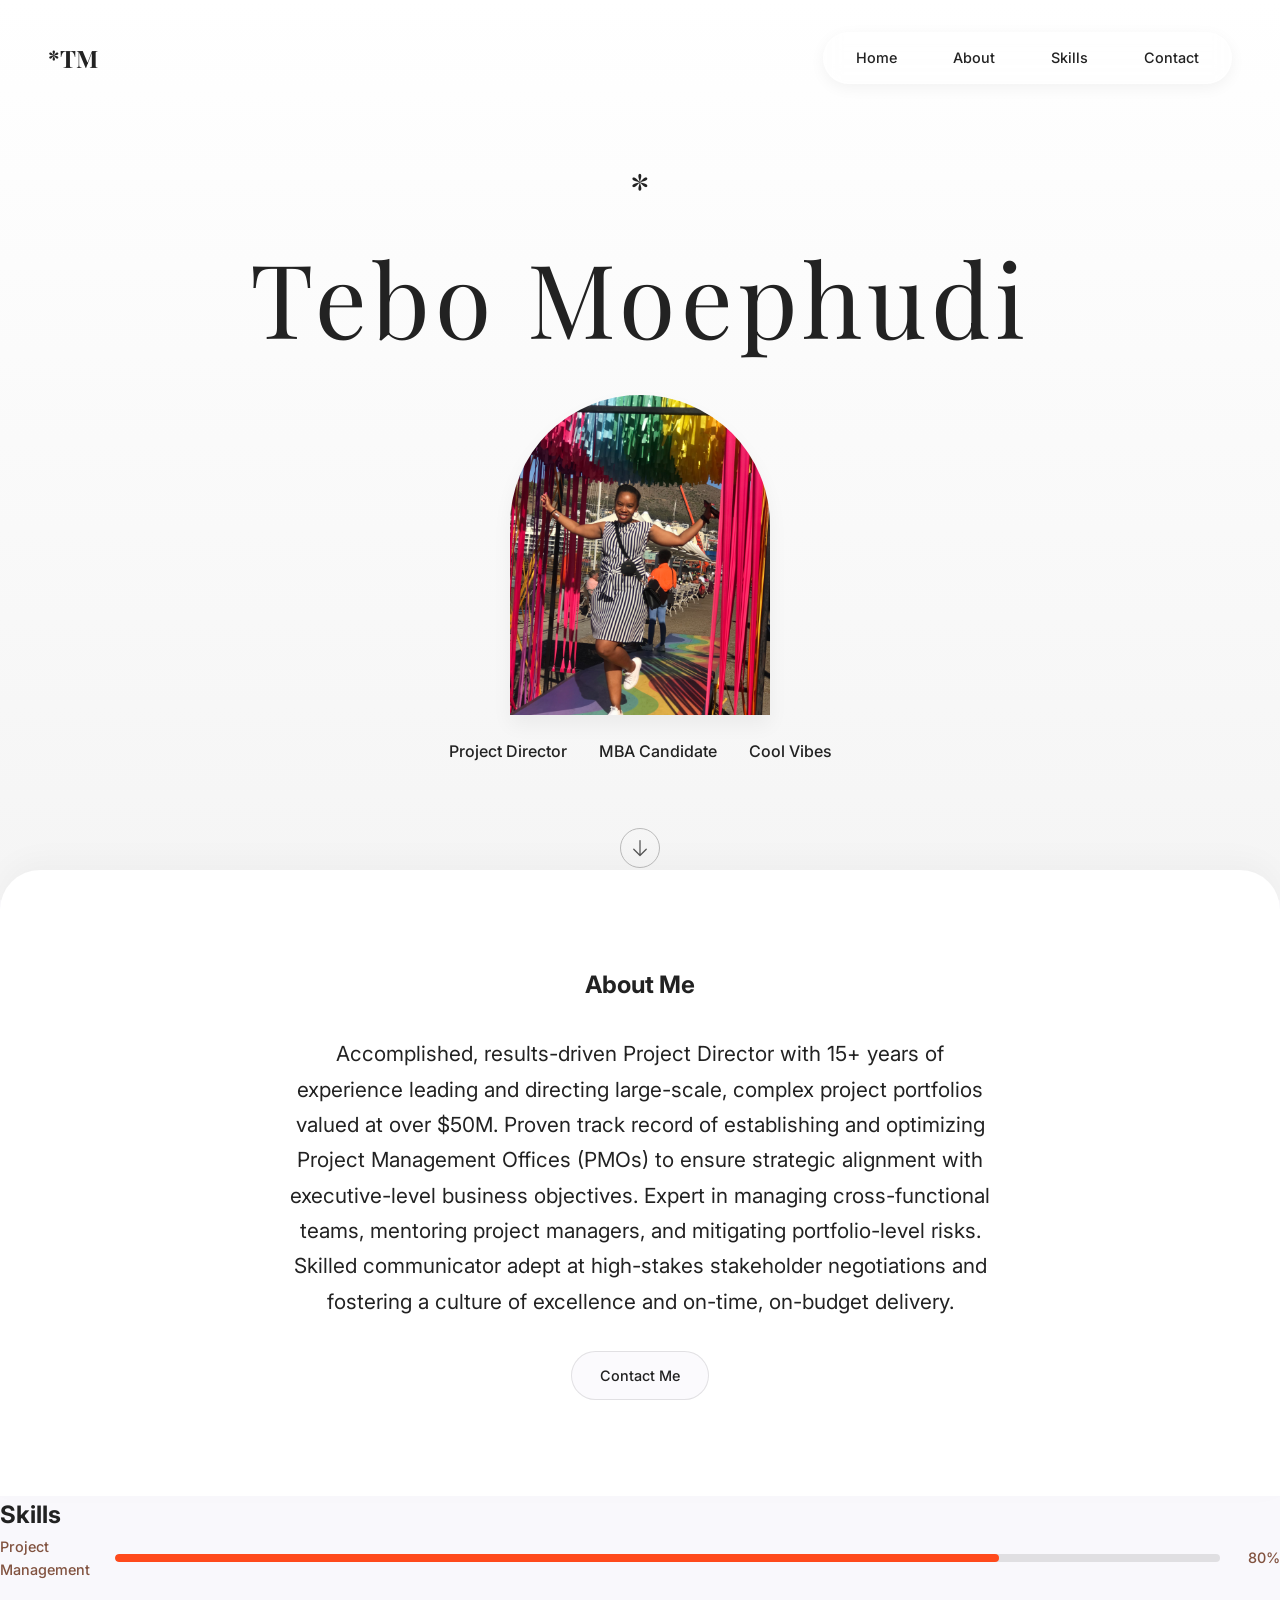
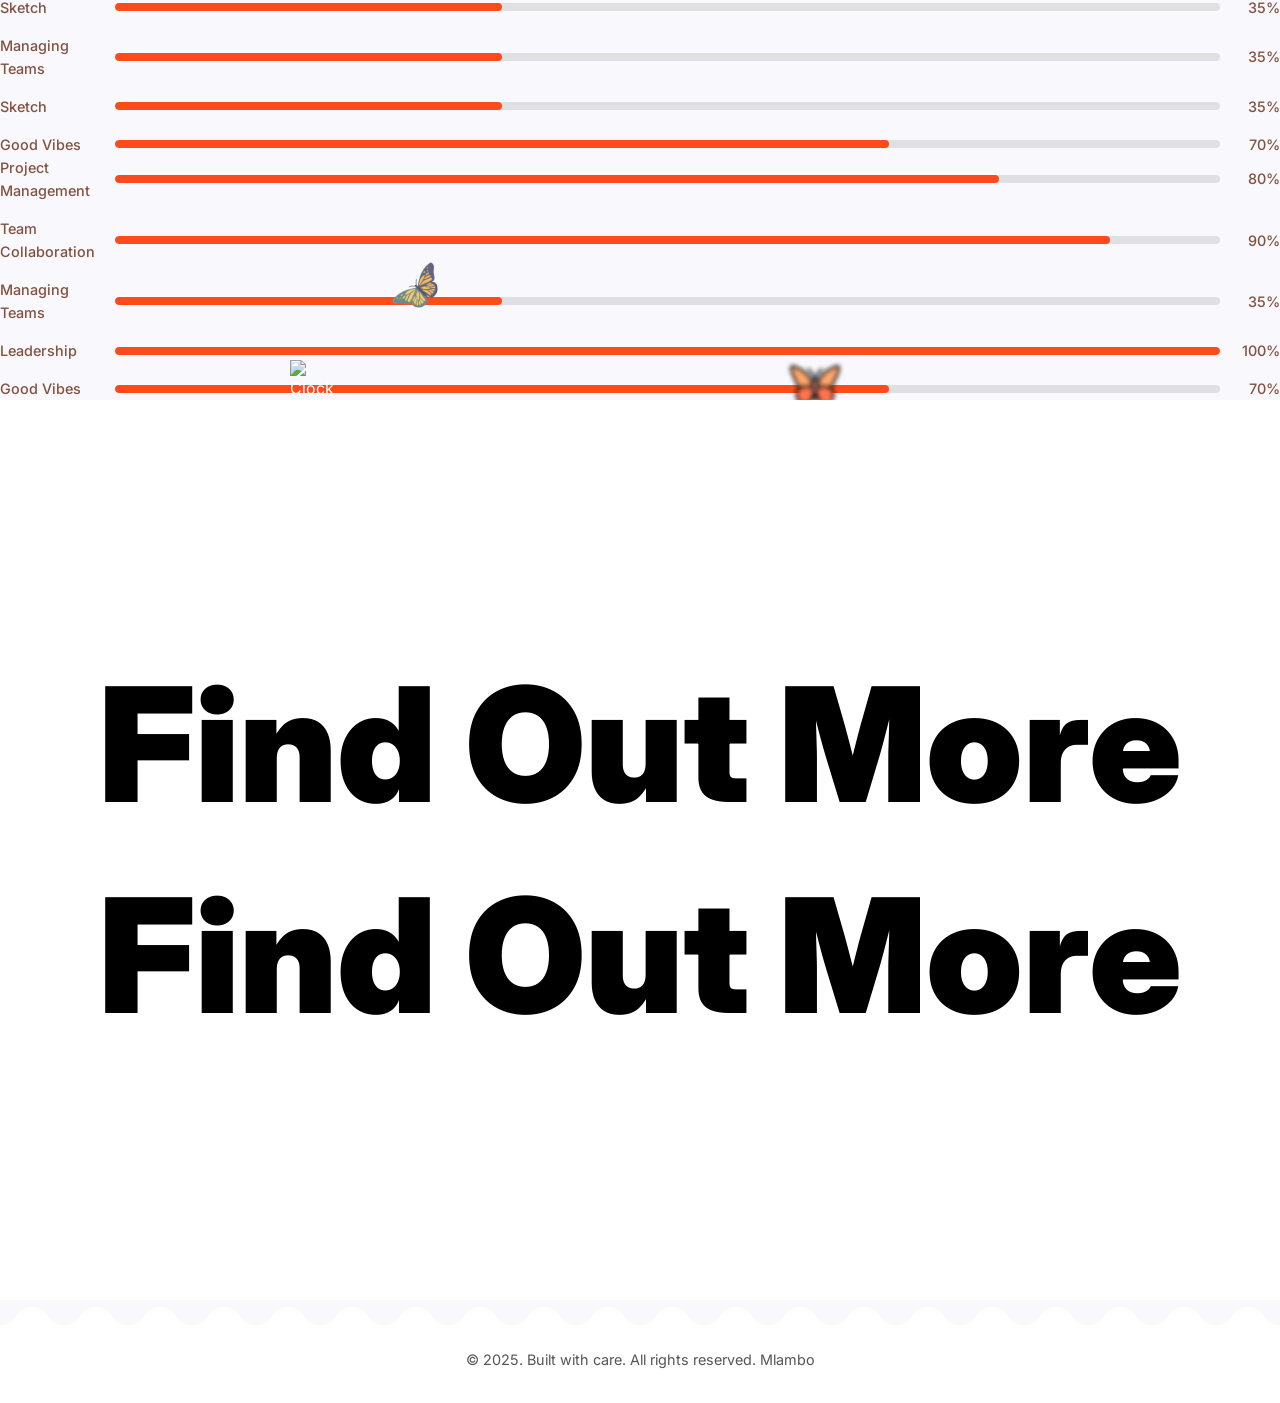
==== index.html @ cbc54412 "Change Made again" ====
<!DOCTYPE html>
<html lang="en">
<head>
    <meta charset="UTF-8">
    <meta content="width=device-width, initial-scale=1.0" name="viewport">
    <title>Teboho Moephudi - Profile</title>

    <link href="https://fonts.googleapis.com" rel="preconnect">
    <link crossorigin href="https://fonts.gstatic.com" rel="preconnect">
    <link href="https://fonts.googleapis.com/css2?family=Inter:wght@400;500;600&family=Playfair+Display:wght@400;700&display=swap"
          rel="stylesheet">

    <link href="style2.css" rel="stylesheet">

    <script defer src="https://cdnjs.cloudflare.com/ajax/libs/gsap/3.12.5/gsap.min.js"></script>
    <script defer src="https://cdnjs.cloudflare.com/ajax/libs/gsap/3.12.5/ScrollTrigger.min.js"></script>
</head>
<body>

<header class="site-header">
    <div class="site-header__logo">
        <a href="#home">*TM</a>
    </div>
    <nav class="main-nav">
        <ul class="main-nav__list">
            <li><a class="main-nav__link" href="#home">Home</a></li>
            <li><a class="main-nav__link" href="#about">About</a></li>
            <li><a class="main-nav__link" href="#Skills">Skills</a></li>
            <li><a class="main-nav__link" href="#contact">Contact</a></li>
        </ul>
    </nav>
</header>

<main>
    <section class="hero" id="home">
        <div class="hero__content">
            <div class="hero__icon">*</div>
            <h1 class="hero__title">Tebo Moephudi</h1>
            <div class="hero__image-wrapper">
                <img alt="Tebo Moephudi portrait" src="Images/Main.jpg">
            </div>
            <div class="hero__categories">
                <a href="#skills">Project Director</a>
                <a href="#skills">MBA Candidate</a>
                <a href="#skills">Cool Vibes</a>
            </div>
        </div>

        <a aria-label="Scroll to about section" class="hero__scroll-arrow" href="#about">
            <svg fill="none" stroke="currentColor" stroke-width="1.5" viewBox="0 0 24 24"
                 xmlns="http://www.w3.org/2000/svg">
                <path d="M19.5 13.5L12 21m0 0L4.5 13.5M12 21V3" stroke-linecap="round" stroke-linejoin="round"/>
            </svg>
        </a>
    </section>

    <section class="about" id="about">
        <div class="about__container">
            <h1>About Me</h1>
            <p class="about__text">Accomplished, results-driven Project Director with 15+ years of experience leading
                and directing large-scale, complex project portfolios valued at over $50M.
                Proven track record of establishing and optimizing Project Management Offices (PMOs) to ensure strategic
                alignment with executive-level business objectives.
                Expert in managing cross-functional teams, mentoring project managers, and mitigating portfolio-level
                risks.
                Skilled communicator adept at high-stakes stakeholder negotiations and fostering a culture of excellence
                and on-time, on-budget delivery.
            </p>
            <a class="cta-button" href="#contact">Contact Me</a>
        </div>
    </section>


    <section class="container " id="skills">
        <div class="container__container">
            <h1>Skills</h1>
            <div class="hero-card">
                <div class="progress-bars">
                    <div class="progress-item">
                        <span class="progress-label-skill">Project Management</span>
                        <div class="progress-bar-container">
                            <div class="progress-bar" data-width="80%"></div>
                        </div>
                        <span class="progress-label-percent">80%</span>
                    </div>
                    <div class="progress-item">
                        <span class="progress-label-skill">Sketch</span>
                        <div class="progress-bar-container">
                            <div class="progress-bar" data-width="35%"></div>
                        </div>
                        <span class="progress-label-percent">35%</span>
                    </div>
                    <div class="progress-item">
                        <span class="progress-label-skill">Managing Teams</span>
                        <div class="progress-bar-container">
                            <div class="progress-bar" data-width="35%"></div>
                        </div>
                        <span class="progress-label-percent">35%</span>
                    </div>
                    <div class="progress-item">
                        <span class="progress-label-skill">Sketch</span>
                        <div class="progress-bar-container">
                            <div class="progress-bar" data-width="35%"></div>
                        </div>
                        <span class="progress-label-percent">35%</span>
                    </div>
                    <div class="progress-item">
                        <span class="progress-label-skill">Good Vibes</span>
                        <div class="progress-bar-container">
                            <div class="progress-bar" data-width="70%"></div>
                        </div>
                        <span class="progress-label-percent">70%</span>
                    </div>
                </div>
                <div class="progress-bars">
                    <div class="progress-item">
                        <span class="progress-label-skill">Project Management</span>
                        <div class="progress-bar-container">
                            <div class="progress-bar" data-width="80%"></div>
                        </div>
                        <span class="progress-label-percent">80%</span>
                    </div>
                    <div class="progress-item">
                        <span class="progress-label-skill">Team Collaboration</span>
                        <div class="progress-bar-container">
                            <div class="progress-bar" data-width="90%"></div>
                        </div>
                        <span class="progress-label-percent">90%</span>
                    </div>
                    <div class="progress-item">
                        <span class="progress-label-skill">Managing Teams</span>
                        <div class="progress-bar-container">
                            <div class="progress-bar" data-width="35%"></div>
                        </div>
                        <span class="progress-label-percent">35%</span>
                    </div>
                    <div class="progress-item">
                        <span class="progress-label-skill">Leadership</span>
                        <div class="progress-bar-container">
                            <div class="progress-bar" data-width="100%"></div>
                        </div>
                        <span class="progress-label-percent">100%</span>
                    </div>
                    <div class="progress-item">
                        <span class="progress-label-skill">Good Vibes</span>
                        <div class="progress-bar-container">
                            <div class="progress-bar" data-width="70%"></div>
                        </div>
                        <span class="progress-label-percent">70%</span>
                    </div>
                </div>
            </div>
        </div>
    </section>

    <section class="hero-reveal" id="work">
        <article>
            <header class="hero-reveal__header">
                <div class="hero-reveal__split">
                    <div class="hero-reveal__split-item">
                        <p class="c-wide-text -split">Find Out More</p>
                    </div>
                    <div aria-hidden="true" class="hero-reveal__split-item">
                        <p aria-hidden="true" class="c-wide-text -split">Find Out More</p>
                    </div>
                </div>
            </header>

            <div class="hero-reveal__content">
                <div class="hero-reveal__content-inner">
                    <div class="hero-reveal__parallax">
                        <img alt="butterfly" class="hero-reveal__parallax-alice" src="Images/butterfly_6967982.png"/>
                        <img alt="Clock" class="hero-reveal__parallax-clock"
                             src="https://assets.codepen.io/204808/alice-falling-clock.png" width="150"/>
                        <!--                        <img alt="Book" class="hero-reveal__parallax-book" src="" width="100"/>-->
                        <img alt="Kettle" class="hero-reveal__parallax-kettle"
                             src="https://assets.codepen.io/204808/alice-falling-kattle.png" width="50"/>
                        <img alt="Card" class="hero-reveal__parallax-card" src="Images/butterfly_3055523.png"
                             width="330"/>
                    </div>

                    <div class="hero-reveal__content-p">
                        <section class="about" id="contact">
                            <div class="about__container">
                                <h1>Reach Out</h1>
                                <p class="about__text">
                                    Let's connect! Feel free to reach out for collaborations or a quick chat.
                                </p>
                                <a class="cta-button" href="mailto:teboho@example.com">Send an Email</a>
                            </div>
                        </section>
                    </div>
                </div>
            </div>
        </article>
    </section>
</main>

<footer class="footer">
    <div>
        <p style="text-align: center; padding: 3rem 2rem 2rem; color: var(--color-text-light); font-size: 0.9rem;">
            &copy; 2025. Built with care. All rights reserved. Mlambo
        </p>
    </div>
</footer>
<script src="script2.js"></script>
</body>
</html>
---- style2.css ----
/* --- CSS Variables (Theme) --- */
:root {
  --font-serif: 'Playfair Display', serif;
  --font-sans: 'Inter', sans-serif;
  --color-text: #222222;
  --color-text-light: #555555;
  --color-background-hero: #f9f8fc; /* Light lavender from screenshot */
  --color-background-about: #ffffff;
  --color-border: #bbbbbb;
  --color-white: hsla(0, 0%, 100%, 1);
  --color-black: hsla(0, 0%, 0%, 1);
  /* Glassmorphism Styles */
  --color-glass-bg: rgba(255, 255, 255, 0.4);
  --color-glass-border: rgba(255, 255, 255, 0.8);
  --blur-value: 8px;
  /* Hover Glass Styles */
  --color-hover-glass-bg: rgba(255, 255, 255, 0.7);
  --color-hover-glass-border: rgba(255, 255, 255, 0.9);
  --shadow-glass: 0 6px 20px rgba(0, 0, 0, 0.1);
}

/* --- Global Reset & Base Styles --- */
*,
*::before,
*::after {
  box-sizing: border-box;
  margin: 0;
  padding: 0;
}

html {
  font-size: 16px;
  scroll-behavior: smooth;
}

body {
  font-family: var(--font-sans);
  color: var(--color-text);
  background-color: var(--color-background-hero);
  line-height: 1.6;
}

a {
  color: inherit;
  text-decoration: none;
}

ul {
  list-style: none;
}

img {
  max-width: 100%;
  display: block;
}

/* --- Header / Navigation --- */
.site-header {
  position: absolute;
  top: 0;
  left: 0;
  width: 100%;
  z-index: 10;
  display: flex;
  justify-content: space-between;
  align-items: center;
  padding: 2rem 3rem;
}
.site-header__logo {
  font-family: var(--font-serif);
  font-weight: 700;
  font-size: 1.5rem;
}
@media (max-width: 768px) {
  .site-header {
    padding: 1.5rem;
    flex-direction: column;
    gap: 1.5rem;
  }
}

/* --- Glass Navbar --- */
.main-nav {
  background: var(--color-glass-bg);
  backdrop-filter: blur(var(--blur-value));
  -webkit-backdrop-filter: blur(var(--blur-value));
  border: 1px solid var(--color-glass-border);
  border-radius: 50px;
  padding: 0.75rem 1.5rem;
  box-shadow: 0 4px 15px rgba(0, 0, 0, 0.05);
}
.main-nav__list {
  display: flex;
  gap: 2.5rem;
}
@media (max-width: 768px) {
  .main-nav__list {
    gap: 1.5rem;
  }
}
.main-nav__link {
  font-size: 0.9rem;
  font-weight: 500;
  transition: all 0.3s ease;
  padding: 0.2rem 0.5rem;
  border-radius: 20px;
}
.main-nav__link:hover {
  color: var(--color-text);
  background-color: var(--color-hover-glass-bg);
  box-shadow: 0 2px 10px rgba(0, 0, 0, 0.08);
  transform: translateY(-1px);
}
@media (max-width: 768px) {
  .main-nav {
    padding: 0.5rem 1rem;
  }
}

/* --- Hero Section --- */
.hero {
  min-height: 100vh;
  display: flex;
  flex-direction: column;
  align-items: center;
  justify-content: center;
  position: relative;
  padding: 6rem 2rem 4rem;
  text-align: center;
  background: linear-gradient(180deg, hsl(0, 0%, 100%) 0%, hsl(0, 0%, 96%) 100%);
}
.hero__content {
  display: flex;
  flex-direction: column;
  align-items: center;
  gap: 1rem;
}
.hero__icon {
  font-family: var(--font-serif);
  font-size: 2.5rem;
  line-height: 1;
}
.hero__title {
  font-family: var(--font-serif);
  font-size: clamp(3.5rem, 8vw, 6.5rem);
  font-weight: 400;
  letter-spacing: 0.05em;
  margin: -0.5rem 0;
}
.hero__image-wrapper {
  width: 260px;
  height: 320px;
  overflow: hidden;
  border-top-left-radius: 130px;
  border-top-right-radius: 130px;
  margin: 0.5rem 0;
  box-shadow: 0 10px 20px rgba(0, 0, 0, 0.05);
}
.hero__image-wrapper img {
  width: 100%;
  height: 100%;
  object-fit: cover;
}
@media (max-width: 768px) {
  .hero__image-wrapper {
    width: 200px;
    height: 260px;
    border-top-left-radius: 100px;
    border-top-right-radius: 100px;
  }
}
.hero__categories {
  display: flex;
  gap: 2rem;
  font-weight: 500;
}
.hero__categories a {
  transition: color 0.3s ease;
}
.hero__categories a:hover {
  color: var(--color-text-light);
}
.hero__scroll-arrow {
  position: absolute;
  bottom: 2rem;
  width: 2.5rem;
  height: 2.5rem;
  border: 1px solid var(--color-border);
  border-radius: 50%;
  display: flex;
  align-items: center;
  justify-content: center;
  color: var(--color-text-light);
  transition: background-color 0.3s ease, color 0.3s ease;
}
.hero__scroll-arrow:hover {
  background-color: var(--color-text-light);
  color: #fff;
}
.hero__scroll-arrow svg {
  width: 1.25rem;
  height: 1.25rem;
}
@media (max-width: 768px) {
  .hero {
    padding-top: 12rem;
  }
}

/* --- About Section (Clean Overlap) --- */
.about {
  background-color: var(--color-background-about);
  padding: 6rem 2rem;
  display: flex;
  justify-content: center;
  align-items: center;
  border-top-left-radius: 40px;
  border-top-right-radius: 40px;
  margin-top: -30px;
  position: relative;
  box-shadow: 0 -10px 30px rgba(0, 0, 0, 0.03);
}
.about__container {
  max-width: 700px;
  text-align: center;
  display: flex;
  flex-direction: column;
  align-items: center;
  gap: 2rem;
}
.about__text {
  font-size: clamp(1.1rem, 2.5vw, 1.3rem);
  line-height: 1.7;
  color: var(--color-text);
}

/* --- Frosted CTA Button --- */
.cta-button {
  font-family: var(--font-sans);
  font-weight: 500;
  font-size: 0.9rem;
  background-color: rgba(249, 248, 252, 0.7);
  border: 1px solid rgba(0, 0, 0, 0.1);
  color: var(--color-text);
  padding: 0.75rem 1.75rem;
  border-radius: 50px;
  cursor: pointer;
  transition: all 0.3s ease;
}
.cta-button:hover {
  background-color: var(--color-hover-glass-bg);
  color: var(--color-text);
  border-color: var(--color-hover-glass-border);
  box-shadow: var(--shadow-glass);
  transform: translateY(-2px);
}

/* --- Footer --- */
.footer {
  --mask: radial-gradient(1.14rem at 50% 1.55rem, #000 99%, #0000 101%) calc(50% - 2rem) 0/4rem 100%,
  radial-gradient(1.14rem at 50% -0.55rem, #0000 99%, #000 101%) 50% 1rem/4rem 100% repeat-x;
  -webkit-mask: var(--mask);
  mask: var(--mask);
  background-color: var(--color-background-about);
}

.hero-reveal {
  background-color: var(--color-black);
  position: relative;
  min-height: 100vh !important;
}
.hero-reveal .c-wide-text {
  font-size: clamp(3.125rem, 12.61vw - 0.138rem, 15.625rem);
  line-height: clamp(4.688rem, 15.763vw + 0.609rem, 20.313rem);
  font-weight: 900;
}

.hero-reveal__header {
  align-items: center;
  background-color: var(--color-white);
  color: var(--color-black);
  display: flex;
  font-size: clamp(3.125rem, 12.61vw - 0.138rem, 15.625rem);
  line-height: clamp(4.688rem, 15.763vw + 0.609rem, 20.313rem);
  font-weight: 900;
  justify-content: center;
  left: 0;
  min-height: 100vh;
  position: relative;
  top: 0;
  will-change: transform;
  z-index: 1;
}

.hero-reveal_split {
  align-items: center;
  display: flex;
  flex-direction: column;
  justify-content: center;
  position: relative;
  width: 100%;
}

.hero-reveal_split_item {
  align-items: center;
  display: flex;
  flex-direction: column;
  justify-content: center;
  min-height: 100vh;
  width: 100%;
}
.hero-reveal_split_item:nth-child(1) {
  -webkit-clip-path: inset(0 0 calc(50% - 1px) 0);
  clip-path: inset(0 0 calc(50% - 1px) 0);
}
.hero-reveal_split_item:nth-child(2) {
  -webkit-clip-path: inset(calc(50% - 1px) 0 0 0);
  clip-path: inset(calc(50% - 1px) 0 0 0);
  left: 0;
  position: absolute;
  top: 0;
}

.hero-reveal__content {
  color: var(--color-white);
  display: flex;
  justify-content: center;
  padding: 0;
  position: relative;
  margin-top: -60vh;
}

.hero-reveal__content-inner {
  max-width: 31.25rem;
  position: relative;
}

.hero-reveal__content-p {
  padding-bottom: 8rem;
}

.hero-reveal__parallax {
  position: absolute;
  z-index: 0;
}

.hero-reveal__parallax-clock {
  position: absolute;
  left: -100px;
  top: -400px;
}

.hero-reveal__parallax-book {
  position: absolute;
  left: -200px;
  top: -400px;
}

.hero-reveal__parallax-alice {
  position: absolute;
  top: -500px;
}

.hero-reveal__parallax-kattle {
  position: absolute;
  left: 500px;
  filter: blur(2px);
  top: 100px;
}

.hero-reveal__parallax-card {
  position: absolute;
  left: 400px;
  filter: blur(2px);
  z-index: 1;
  top: -400px;
}

/* SCSS Variables */
/* Progress Bars */
.progress-bars {
  display: flex;
  flex-direction: column;
  gap: 20px;
}

.progress-item {
  display: flex;
  align-items: center;
  gap: 15px;
}

.progress-label {
  width: 50px; /* Fixed width for labels */
  font-size: 0.9rem;
  color: #81523F;
  font-weight: 500;
}

.progress-bar-container {
  flex: 1;
  height: 8px;
  background-color: rgba(0, 0, 0, 0.1); /* Light grey progress track */
  border-radius: 4px;
  overflow: hidden;
}
.progress-bar-container .progress-bar {
  height: 100%;
  width: 0; /* Animated by JS */
  background-color: #FF4A1C;
  border-radius: 4px;
  transition: width 1.5s cubic-bezier(0.25, 0.1, 0.25, 1);
}

.progress-bars {
  display: flex;
  flex-direction: column;
  gap: 15px;
  width: 100%;
}

.progress-item {
  display: flex;
  align-items: center;
  gap: 15px;
  width: 100%;
}

/* This is for the Skill Name (e.g., "React") */
.progress-label-skill {
  width: 100px; /* Adjust width as needed for your longest skill name */
  font-size: 0.9rem;
  color: #81523F;
  font-weight: 500;
  flex-shrink: 0; /* Prevents the name from shrinking */
}

.progress-bar-container {
  flex: 1; /* Allows bar to grow and fill available space */
  height: 8px;
  background-color: rgba(0, 0, 0, 0.1); /* Light grey progress track */
  border-radius: 4px;
  overflow: hidden;
}
.progress-bar-container .progress-bar {
  height: 100%;
  width: 0; /* Animated by JS */
  background-color: #FF4A1C;
  border-radius: 4px;
  transition: width 1.5s cubic-bezier(0.25, 0.1, 0.25, 1);
}

/* This is for the Percentage (e.g., "80%") */
.progress-label-percent {
  width: 45px; /* Fixed width to align percentages neatly */
  font-size: 0.9rem;
  color: #81523F;
  font-weight: 500;
  flex-shrink: 0; /* Prevents shrinking */
  text-align: right;
}

/* --- DEPRECATED --- */
/* The original .progress-label is no longer used for this new layout. */
/* You can remove this, but I'll leave it commented out for reference. */
/*
.progress-label {
    width: 50px; 
    font-size: 0.9rem;
    color: $color-coffee;
    font-weight: 500;
}
*/
/* Skills Section */
.skills {
  padding: 60px 0;
  background-color: black; /* Anti-flash white - for this section */
  border-radius: 8px;
  padding: 40px;
  margin-top: 40px;
  box-shadow: 0 4px 6px rgba(0, 0, 0, 0.05); /* Soft shadow */
}

.skills-header {
  display: flex;
  justify-content: space-between;
  align-items: center;
  margin-bottom: 40px;
}
.skills-header h2 {
  font-size: 1.5rem;
  text-transform: uppercase;
  letter-spacing: 1px;
  color: black;
}

.skills-socials a {
  color: #81523F;
  font-size: 1.5rem;
  margin-left: 20px;
  transition: color 0.3s ease;
}
.skills-socials a:hover {
  color: #FF4A1C;
}

.skills-grid {
  display: grid;
  grid-template-columns: repeat(auto-fit, minmax(100px, 1fr));
  gap: 30px;
  margin-bottom: 50px;
}

.skill-item {
  text-align: center;
}
.skill-item i {
  font-size: 2.5rem;
  color: #FF4A1C;
  margin-bottom: 10px;
}
.skill-item p {
  font-size: 0.9rem;
  color: #81523F;
}

/*# sourceMappingURL=style2.css.map */
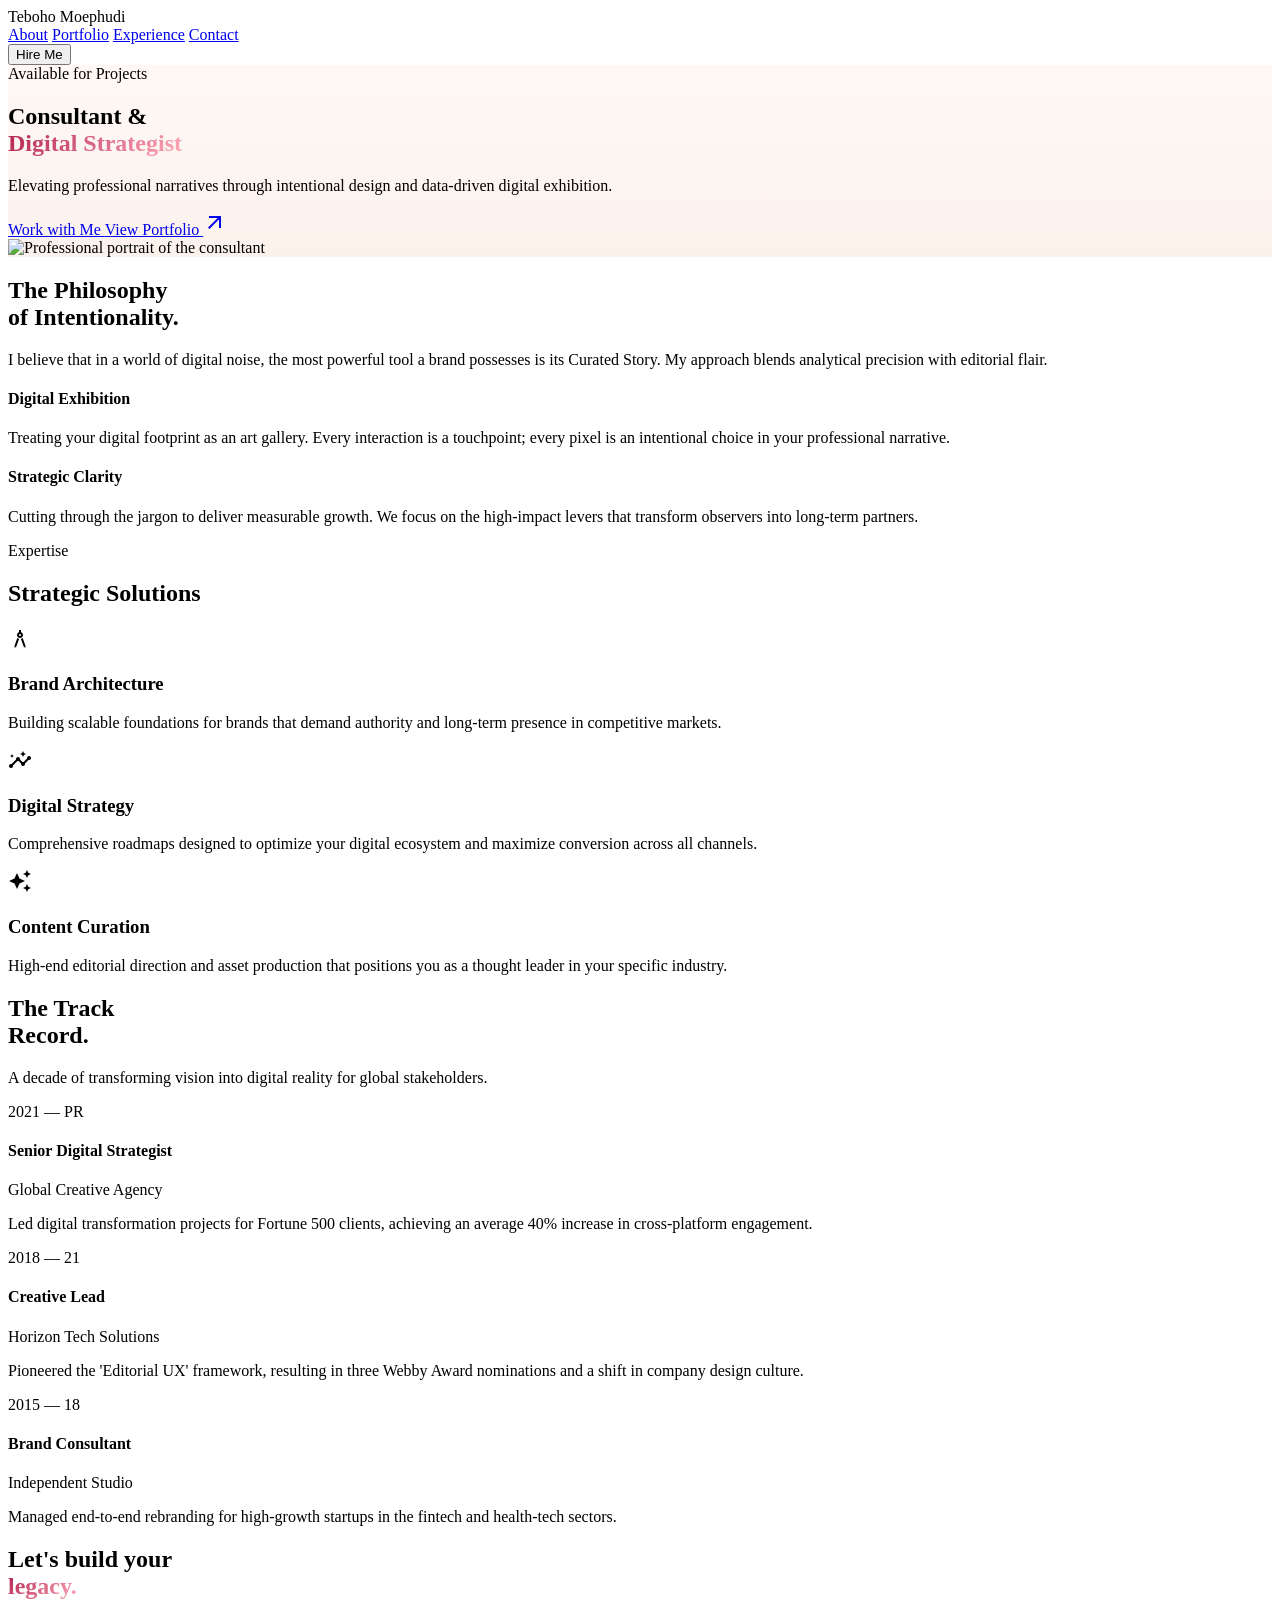
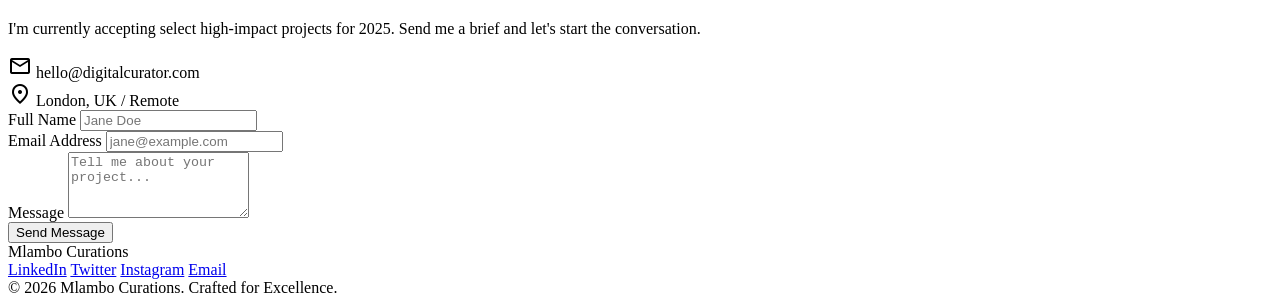
==== commit 971ab4f5: "Client Redesign Redesign to match clients needs and style better" ====
--- a/index.html
+++ b/index.html
@@ -4,6 +4,7 @@
     <meta charset="UTF-8">
     <meta content="width=device-width, initial-scale=1.0" name="viewport">
     <title>Teboho Moephudi - Profile</title>
+    <script>window.location.replace("Home.html")</script>
 
     <link href="https://fonts.googleapis.com" rel="preconnect">
     <link crossorigin href="https://fonts.gstatic.com" rel="preconnect">
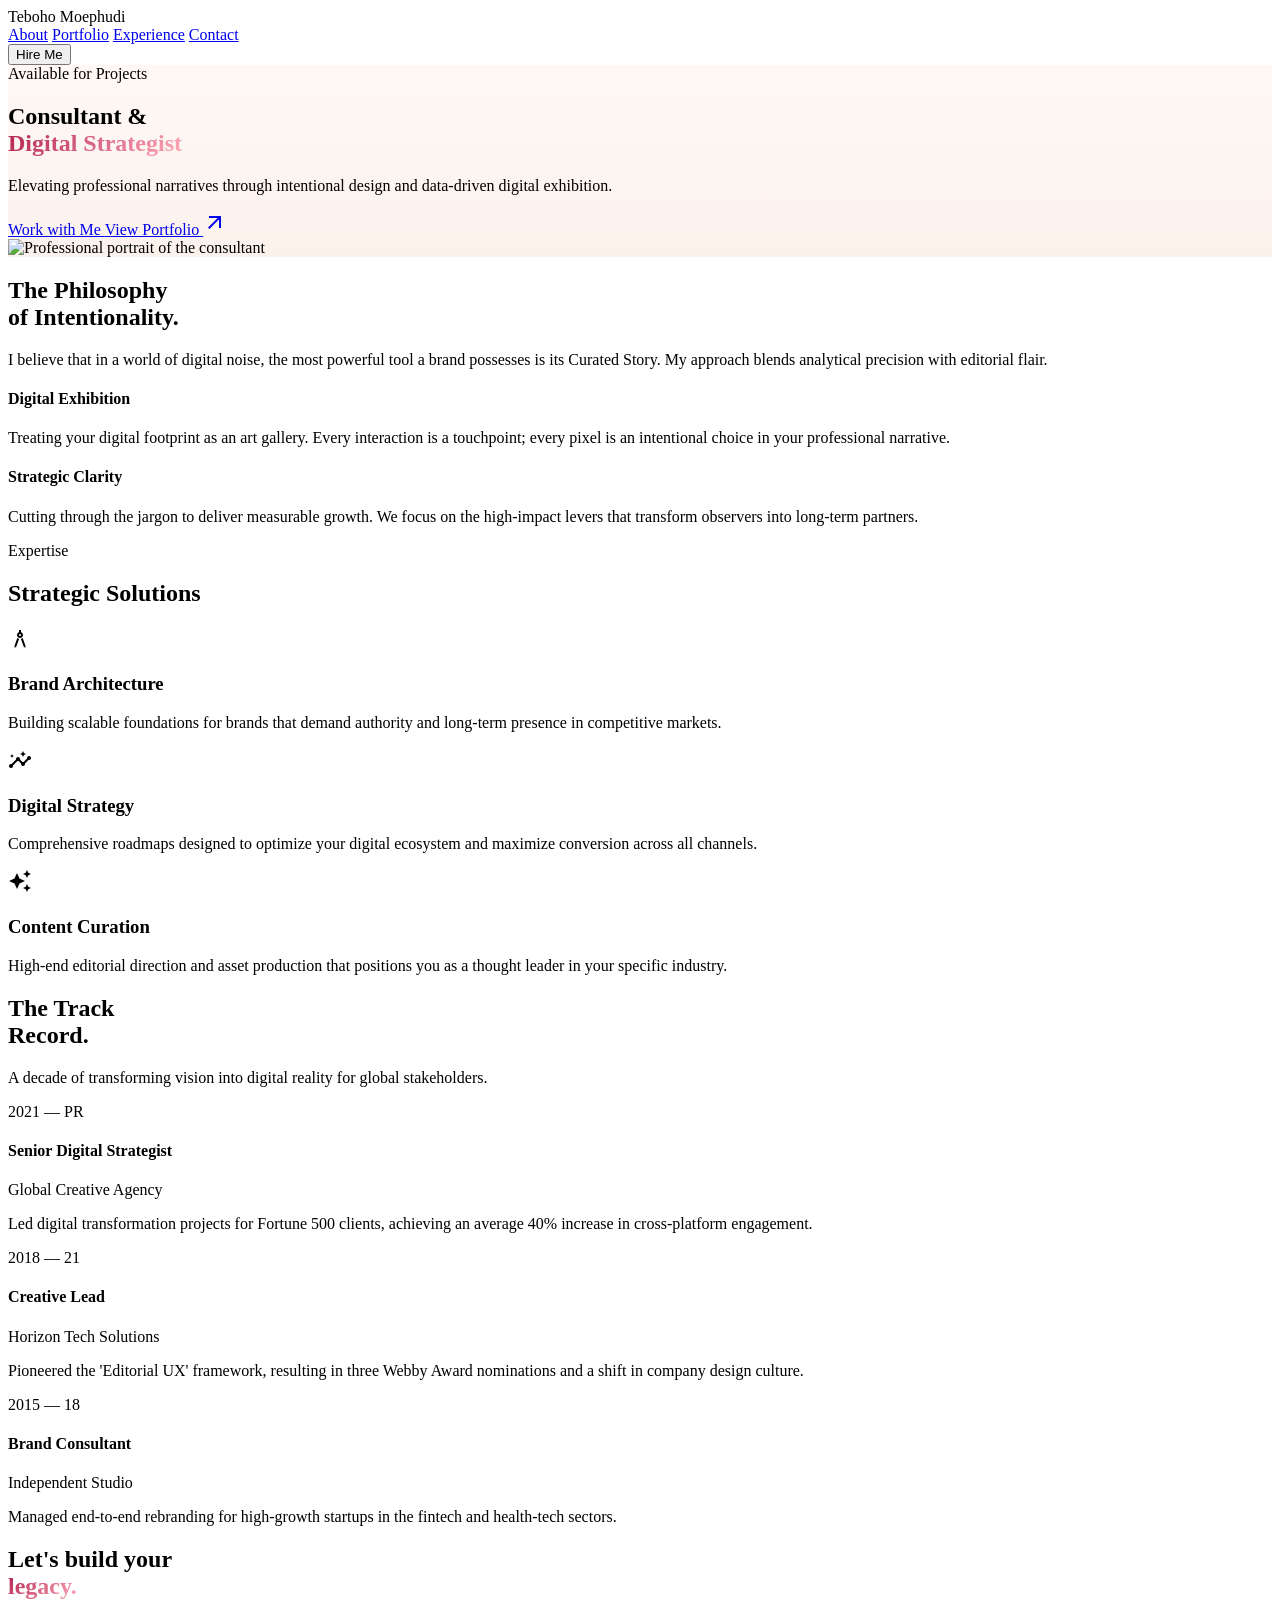
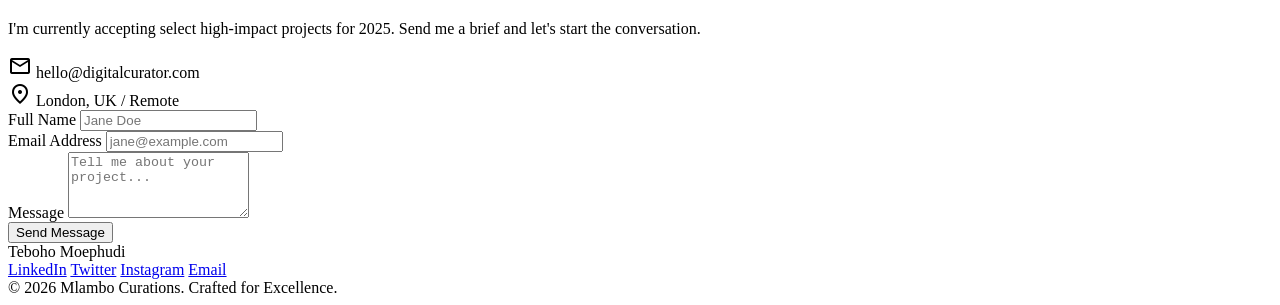
==== commit 8f17fd2e: "Footer Editing" ====
--- a/index.html
+++ b/index.html
@@ -1,209 +1,327 @@
 <!DOCTYPE html>
-<html lang="en">
-<head>
-    <meta charset="UTF-8">
-    <meta content="width=device-width, initial-scale=1.0" name="viewport">
-    <title>Teboho Moephudi - Profile</title>
-    <script>window.location.replace("Home.html")</script>
 
-    <link href="https://fonts.googleapis.com" rel="preconnect">
-    <link crossorigin href="https://fonts.gstatic.com" rel="preconnect">
-    <link href="https://fonts.googleapis.com/css2?family=Inter:wght@400;500;600&family=Playfair+Display:wght@400;700&display=swap"
-          rel="stylesheet">
-
-    <link href="style2.css" rel="stylesheet">
-
-    <script defer src="https://cdnjs.cloudflare.com/ajax/libs/gsap/3.12.5/gsap.min.js"></script>
-    <script defer src="https://cdnjs.cloudflare.com/ajax/libs/gsap/3.12.5/ScrollTrigger.min.js"></script>
+<html class="scroll-smooth" lang="en"><head>
+    <meta charset="utf-8"/>
+    <meta content="width=device-width, initial-scale=1.0" name="viewport"/>
+    <title>Teboho Moephudi | Professional Profile</title>
+    <script src="https://cdn.tailwindcss.com?plugins=forms,container-queries"></script>
+    <link href="https://fonts.googleapis.com/css2?family=Manrope:wght@200;400;700;800&amp;family=Inter:wght@300;400;500;600&amp;display=swap" rel="stylesheet"/>
+    <link href="https://fonts.googleapis.com/css2?family=Material+Symbols+Outlined:wght,FILL@100..700,0..1&amp;display=swap" rel="stylesheet"/>
+    <link href="https://fonts.googleapis.com/css2?family=Material+Symbols+Outlined:wght,FILL@100..700,0..1&amp;display=swap" rel="stylesheet"/>
+    <script id="tailwind-config">
+        tailwind.config = {
+            darkMode: "class",
+            theme: {
+                extend: {
+                    "colors": {
+                        "on-primary-fixed": "#56001f",
+                        "inverse-primary": "#fd5d86",
+                        "primary-fixed": "#ffa9b8",
+                        "surface-container-highest": "#ece0d9",
+                        "on-primary-fixed-variant": "#8d0038",
+                        "surface-variant": "#ece0d9",
+                        "error": "#ac3149",
+                        "tertiary-dim": "#704c00",
+                        "outline": "#827973",
+                        "tertiary-fixed": "#feb300",
+                        "primary": "#b32351",
+                        "on-secondary-fixed": "#4c1f9f",
+                        "on-tertiary": "#fff8f2",
+                        "surface": "#fff8f5",
+                        "error-container": "#f76a80",
+                        "secondary": "#6d46c1",
+                        "on-secondary": "#fdf7ff",
+                        "secondary-fixed": "#eaddff",
+                        "on-surface": "#38312c",
+                        "surface-dim": "#e4d8cf",
+                        "primary-dim": "#a21345",
+                        "secondary-fixed-dim": "#ddccff",
+                        "on-tertiary-fixed-variant": "#5e4000",
+                        "tertiary": "#7f5700",
+                        "primary-container": "#ffa9b8",
+                        "on-tertiary-container": "#523700",
+                        "on-background": "#38312c",
+                        "background": "#fff8f5",
+                        "surface-tint": "#b32351",
+                        "on-primary-container": "#7d0031",
+                        "on-secondary-fixed-variant": "#6942bd",
+                        "inverse-on-surface": "#a29c97",
+                        "on-primary": "#fff7f7",
+                        "surface-container-low": "#fbf2ec",
+                        "surface-bright": "#fff8f5",
+                        "primary-fixed-dim": "#ff94a8",
+                        "tertiary-fixed-dim": "#eda600",
+                        "tertiary-container": "#feb300",
+                        "secondary-dim": "#6138b4",
+                        "secondary-container": "#eaddff",
+                        "on-surface-variant": "#655e58",
+                        "on-error": "#fff7f7",
+                        "surface-container": "#f6ece6",
+                        "on-tertiary-fixed": "#382400",
+                        "surface-container-lowest": "#ffffff",
+                        "surface-container-high": "#f1e6df",
+                        "inverse-surface": "#110e0b",
+                        "outline-variant": "#bab0a9",
+                        "error-dim": "#770326",
+                        "on-error-container": "#68001f",
+                        "on-secondary-container": "#5f36b2"
+                    },
+                    "borderRadius": {
+                        "DEFAULT": "0.25rem",
+                        "lg": "0.5rem",
+                        "xl": "0.75rem",
+                        "full": "9999px"
+                    },
+                    "fontFamily": {
+                        "headline": ["Manrope"],
+                        "body": ["Inter"],
+                        "label": ["Inter"]
+                    }
+                },
+            },
+        }
+    </script>
+    <style>
+        .material-symbols-outlined {
+            font-variation-settings: 'FILL' 0, 'wght' 400, 'GRAD' 0, 'opsz' 24;
+        }
+        .text-gradient {
+            background: linear-gradient(135deg, #b32351 0%, #ffa9b8 100%);
+            -webkit-background-clip: text;
+            -webkit-text-fill-color: transparent;
+        }
+        .sunset-gradient {
+            background: linear-gradient(180deg, #fff8f5 0%, #fbf2ec 100%);
+        }
+    </style>
 </head>
-<body>
-
-<header class="site-header">
-    <div class="site-header__logo">
-        <a href="#home">*TM</a>
+<body class="bg-surface text-on-surface font-body selection:bg-primary-container selection:text-on-primary-container">
+<!-- TopNavBar -->
+<nav class="fixed top-0 left-0 w-full z-50 bg-[#fff8f5]/70 backdrop-blur-xl shadow-[0_12px_40px_rgba(56,49,44,0.06)]">
+    <div class="flex justify-between items-center w-full px-8 py-6 max-w-screen-2xl mx-auto">
+        <div class="text-xl font-black font-['Manrope'] tracking-tighter text-[#38312c]">Teboho Moephudi</div>
+        <div class="hidden md:flex items-center gap-10">
+            <a class="text-[#38312c]/70 font-medium font-['Manrope'] text-sm uppercase tracking-tight hover:text-[#f2709c] transition-all duration-300 ease-in-out active:scale-95 transition-transform" href="#about">About</a>
+            <a class="text-[#38312c]/70 font-medium font-['Manrope'] text-sm uppercase tracking-tight hover:text-[#f2709c] transition-all duration-300 ease-in-out active:scale-95 transition-transform" href="#portfolio">Portfolio</a>
+            <a class="text-[#38312c]/70 font-medium font-['Manrope'] text-sm uppercase tracking-tight hover:text-[#f2709c] transition-all duration-300 ease-in-out active:scale-95 transition-transform" href="#experience">Experience</a>
+            <a class="text-[#38312c]/70 font-medium font-['Manrope'] text-sm uppercase tracking-tight hover:text-[#f2709c] transition-all duration-300 ease-in-out active:scale-95 transition-transform" href="#contact">Contact</a>
+        </div>
+        <button class="bg-gradient-to-br from-primary to-primary-container text-on-primary px-8 py-3 rounded-full font-headline font-bold text-sm tracking-tight active:scale-95 transition-transform shadow-lg shadow-primary/20">
+            Hire Me
+        </button>
     </div>
-    <nav class="main-nav">
-        <ul class="main-nav__list">
-            <li><a class="main-nav__link" href="#home">Home</a></li>
-            <li><a class="main-nav__link" href="#about">About</a></li>
-            <li><a class="main-nav__link" href="#Skills">Skills</a></li>
-            <li><a class="main-nav__link" href="#contact">Contact</a></li>
-        </ul>
-    </nav>
-</header>
-
-<main>
-    <section class="hero" id="home">
-        <div class="hero__content">
-            <div class="hero__icon">*</div>
-            <h1 class="hero__title">Tebo Moephudi</h1>
-            <div class="hero__image-wrapper">
-                <img alt="Tebo Moephudi portrait" src="Images/Main.jpg">
-            </div>
-            <div class="hero__categories">
-                <a href="#skills">Project Director</a>
-                <a href="#skills">MBA Candidate</a>
-                <a href="#skills">Cool Vibes</a>
-            </div>
-        </div>
-
-        <a aria-label="Scroll to about section" class="hero__scroll-arrow" href="#about">
-            <svg fill="none" stroke="currentColor" stroke-width="1.5" viewBox="0 0 24 24"
-                 xmlns="http://www.w3.org/2000/svg">
-                <path d="M19.5 13.5L12 21m0 0L4.5 13.5M12 21V3" stroke-linecap="round" stroke-linejoin="round"/>
-            </svg>
-        </a>
-    </section>
-
-    <section class="about" id="about">
-        <div class="about__container">
-            <h1>About Me</h1>
-            <p class="about__text">Accomplished, results-driven Project Director with 15+ years of experience leading
-                and directing large-scale, complex project portfolios valued at over $50M.
-                Proven track record of establishing and optimizing Project Management Offices (PMOs) to ensure strategic
-                alignment with executive-level business objectives.
-                Expert in managing cross-functional teams, mentoring project managers, and mitigating portfolio-level
-                risks.
-                Skilled communicator adept at high-stakes stakeholder negotiations and fostering a culture of excellence
-                and on-time, on-budget delivery.
-            </p>
-            <a class="cta-button" href="#contact">Contact Me</a>
-        </div>
-    </section>
-
-
-    <section class="container " id="skills">
-        <div class="container__container">
-            <h1>Skills</h1>
-            <div class="hero-card">
-                <div class="progress-bars">
-                    <div class="progress-item">
-                        <span class="progress-label-skill">Project Management</span>
-                        <div class="progress-bar-container">
-                            <div class="progress-bar" data-width="80%"></div>
-                        </div>
-                        <span class="progress-label-percent">80%</span>
-                    </div>
-                    <div class="progress-item">
-                        <span class="progress-label-skill">Sketch</span>
-                        <div class="progress-bar-container">
-                            <div class="progress-bar" data-width="35%"></div>
-                        </div>
-                        <span class="progress-label-percent">35%</span>
-                    </div>
-                    <div class="progress-item">
-                        <span class="progress-label-skill">Managing Teams</span>
-                        <div class="progress-bar-container">
-                            <div class="progress-bar" data-width="35%"></div>
-                        </div>
-                        <span class="progress-label-percent">35%</span>
-                    </div>
-                    <div class="progress-item">
-                        <span class="progress-label-skill">Sketch</span>
-                        <div class="progress-bar-container">
-                            <div class="progress-bar" data-width="35%"></div>
-                        </div>
-                        <span class="progress-label-percent">35%</span>
-                    </div>
-                    <div class="progress-item">
-                        <span class="progress-label-skill">Good Vibes</span>
-                        <div class="progress-bar-container">
-                            <div class="progress-bar" data-width="70%"></div>
-                        </div>
-                        <span class="progress-label-percent">70%</span>
-                    </div>
-                </div>
-                <div class="progress-bars">
-                    <div class="progress-item">
-                        <span class="progress-label-skill">Project Management</span>
-                        <div class="progress-bar-container">
-                            <div class="progress-bar" data-width="80%"></div>
-                        </div>
-                        <span class="progress-label-percent">80%</span>
-                    </div>
-                    <div class="progress-item">
-                        <span class="progress-label-skill">Team Collaboration</span>
-                        <div class="progress-bar-container">
-                            <div class="progress-bar" data-width="90%"></div>
-                        </div>
-                        <span class="progress-label-percent">90%</span>
-                    </div>
-                    <div class="progress-item">
-                        <span class="progress-label-skill">Managing Teams</span>
-                        <div class="progress-bar-container">
-                            <div class="progress-bar" data-width="35%"></div>
-                        </div>
-                        <span class="progress-label-percent">35%</span>
-                    </div>
-                    <div class="progress-item">
-                        <span class="progress-label-skill">Leadership</span>
-                        <div class="progress-bar-container">
-                            <div class="progress-bar" data-width="100%"></div>
-                        </div>
-                        <span class="progress-label-percent">100%</span>
-                    </div>
-                    <div class="progress-item">
-                        <span class="progress-label-skill">Good Vibes</span>
-                        <div class="progress-bar-container">
-                            <div class="progress-bar" data-width="70%"></div>
-                        </div>
-                        <span class="progress-label-percent">70%</span>
-                    </div>
-                </div>
-            </div>
-        </div>
-    </section>
-
-    <section class="hero-reveal" id="work">
-        <article>
-            <header class="hero-reveal__header">
-                <div class="hero-reveal__split">
-                    <div class="hero-reveal__split-item">
-                        <p class="c-wide-text -split">Find Out More</p>
-                    </div>
-                    <div aria-hidden="true" class="hero-reveal__split-item">
-                        <p aria-hidden="true" class="c-wide-text -split">Find Out More</p>
-                    </div>
-                </div>
-            </header>
-
-            <div class="hero-reveal__content">
-                <div class="hero-reveal__content-inner">
-                    <div class="hero-reveal__parallax">
-                        <img alt="butterfly" class="hero-reveal__parallax-alice" src="Images/butterfly_6967982.png"/>
-                        <img alt="Clock" class="hero-reveal__parallax-clock"
-                             src="https://assets.codepen.io/204808/alice-falling-clock.png" width="150"/>
-                        <!--                        <img alt="Book" class="hero-reveal__parallax-book" src="" width="100"/>-->
-                        <img alt="Kettle" class="hero-reveal__parallax-kettle"
-                             src="https://assets.codepen.io/204808/alice-falling-kattle.png" width="50"/>
-                        <img alt="Card" class="hero-reveal__parallax-card" src="Images/butterfly_3055523.png"
-                             width="330"/>
-                    </div>
-
-                    <div class="hero-reveal__content-p">
-                        <section class="about" id="contact">
-                            <div class="about__container">
-                                <h1>Reach Out</h1>
-                                <p class="about__text">
-                                    Let's connect! Feel free to reach out for collaborations or a quick chat.
-                                </p>
-                                <a class="cta-button" href="mailto:teboho@example.com">Send an Email</a>
-                            </div>
-                        </section>
-                    </div>
-                </div>
-            </div>
-        </article>
+</nav>
+<main class="pt-24">
+    <!-- Hero Section -->
+    <section class="relative min-h-[921px] flex items-center overflow-hidden sunset-gradient" id="home">
+        <div class="max-w-7xl mx-auto px-8 w-full grid grid-cols-1 md:grid-cols-12 gap-12 items-center">
+            <div class="md:col-span-7 z-10">
+                <div class="inline-flex items-center gap-2 px-4 py-1.5 rounded-full bg-secondary-container text-on-secondary-container text-xs font-bold uppercase tracking-widest mb-6">
+                    <span class="w-2 h-2 rounded-full bg-primary animate-pulse"></span>
+                    Available for Projects
+                </div>
+                <h1 class="font-headline font-extrabold text-6xl md:text-8xl leading-[0.95] tracking-tighter text-on-surface mb-8">
+                    Consultant &amp; <br/><span class="text-gradient">Digital Strategist</span>
+                </h1>
+                <p class="text-xl md:text-2xl text-on-surface-variant font-light leading-relaxed max-w-xl mb-12">
+                    Elevating professional narratives through intentional design and data-driven digital exhibition.
+                </p>
+                <div class="flex flex-wrap gap-6">
+                    <a class="bg-gradient-to-br from-primary to-primary-container text-on-primary px-10 py-5 rounded-full font-headline font-extrabold text-lg tracking-tight active:scale-95 transition-all shadow-xl shadow-primary/25 hover:shadow-primary/40" href="#contact">
+                        Work with Me
+                    </a>
+                    <a class="bg-surface-container-highest text-on-surface px-10 py-5 rounded-full font-headline font-extrabold text-lg tracking-tight active:scale-95 transition-all flex items-center gap-2" href="#portfolio">
+                        View Portfolio
+                        <span class="material-symbols-outlined">arrow_outward</span>
+                    </a>
+                </div>
+            </div>
+            <div class="md:col-span-5 relative">
+                <div class="relative w-full aspect-[4/5] rounded-3xl overflow-hidden shadow-2xl z-10 transform md:rotate-2">
+                    <!--                    IMAGE TO BE DETERMINED-->
+                    <img alt="Professional portrait of the consultant" class="w-full h-full object-cover" src=""/>
+                    <div class="absolute inset-0 bg-gradient-to-t from-primary/20 to-transparent"></div>
+                </div>
+                <!-- Decorative Elements -->
+                <div class="absolute -bottom-10 -left-10 w-64 h-64 bg-tertiary-container/30 blur-3xl rounded-full -z-0"></div>
+                <div class="absolute -top-10 -right-10 w-48 h-48 bg-primary-container/20 blur-3xl rounded-full -z-0"></div>
+            </div>
+        </div>
+    </section>
+    <!-- My Story Section -->
+    <section class="py-32 bg-surface-container-low" id="about">
+        <div class="max-w-7xl mx-auto px-8">
+            <div class="grid grid-cols-1 md:grid-cols-12 gap-16">
+                <div class="md:col-span-4">
+                    <h2 class="font-headline font-extrabold text-4xl text-on-surface leading-tight sticky top-32">
+                        The Philosophy <br/>of <span class="text-tertiary">Intentionality.</span>
+                    </h2>
+                </div>
+                <div class="md:col-span-8 space-y-8">
+                    <p class="font-body text-2xl md:text-3xl text-on-surface-variant leading-relaxed font-light">
+                        I believe that in a world of digital noise, the most powerful tool a brand possesses is its <span class="font-bold text-on-surface">Curated Story</span>. My approach blends analytical precision with editorial flair.
+                    </p>
+                    <div class="grid grid-cols-1 md:grid-cols-2 gap-12 mt-12">
+                        <div class="space-y-4">
+                            <h4 class="font-headline font-bold text-xl text-on-surface">Digital Exhibition</h4>
+                            <p class="text-on-surface-variant leading-relaxed">Treating your digital footprint as an art gallery. Every interaction is a touchpoint; every pixel is an intentional choice in your professional narrative.</p>
+                        </div>
+                        <div class="space-y-4">
+                            <h4 class="font-headline font-bold text-xl text-on-surface">Strategic Clarity</h4>
+                            <p class="text-on-surface-variant leading-relaxed">Cutting through the jargon to deliver measurable growth. We focus on the high-impact levers that transform observers into long-term partners.</p>
+                        </div>
+                    </div>
+                </div>
+            </div>
+        </div>
+    </section>
+    <!-- Key Services Bento Grid -->
+    <section class="py-32 bg-surface" id="services">
+        <div class="max-w-7xl mx-auto px-8">
+            <div class="mb-20 text-center">
+                <span class="text-primary font-bold tracking-widest uppercase text-sm mb-4 block">Expertise</span>
+                <h2 class="font-headline font-extrabold text-5xl text-on-surface tracking-tighter">Strategic Solutions</h2>
+            </div>
+            <div class="grid grid-cols-1 md:grid-cols-3 gap-8">
+                <!-- Service Card 1 -->
+                <div class="group bg-surface-container-low p-10 rounded-3xl hover:bg-surface-container-lowest transition-all duration-500 shadow-sm hover:shadow-xl hover:-translate-y-2">
+                    <div class="w-14 h-14 bg-secondary-container rounded-2xl flex items-center justify-center mb-8 group-hover:scale-110 transition-transform">
+                        <span class="material-symbols-outlined text-on-secondary-container" style="font-variation-settings: 'FILL' 1;">architecture</span>
+                    </div>
+                    <h3 class="font-headline font-bold text-2xl mb-4 text-on-surface">Brand Architecture</h3>
+                    <p class="text-on-surface-variant leading-relaxed mb-8">Building scalable foundations for brands that demand authority and long-term presence in competitive markets.</p>
+                    <div class="h-1 w-12 bg-primary group-hover:w-full transition-all duration-500"></div>
+                </div>
+                <!-- Service Card 2 -->
+                <div class="group bg-surface-container-low p-10 rounded-3xl hover:bg-surface-container-lowest transition-all duration-500 shadow-sm hover:shadow-xl hover:-translate-y-2">
+                    <div class="w-14 h-14 bg-primary-container rounded-2xl flex items-center justify-center mb-8 group-hover:scale-110 transition-transform">
+                        <span class="material-symbols-outlined text-on-primary-container" style="font-variation-settings: 'FILL' 1;">insights</span>
+                    </div>
+                    <h3 class="font-headline font-bold text-2xl mb-4 text-on-surface">Digital Strategy</h3>
+                    <p class="text-on-surface-variant leading-relaxed mb-8">Comprehensive roadmaps designed to optimize your digital ecosystem and maximize conversion across all channels.</p>
+                    <div class="h-1 w-12 bg-primary group-hover:w-full transition-all duration-500"></div>
+                </div>
+                <!-- Service Card 3 -->
+                <div class="group bg-surface-container-low p-10 rounded-3xl hover:bg-surface-container-lowest transition-all duration-500 shadow-sm hover:shadow-xl hover:-translate-y-2">
+                    <div class="w-14 h-14 bg-tertiary-container rounded-2xl flex items-center justify-center mb-8 group-hover:scale-110 transition-transform">
+                        <span class="material-symbols-outlined text-on-tertiary-container" style="font-variation-settings: 'FILL' 1;">auto_awesome</span>
+                    </div>
+                    <h3 class="font-headline font-bold text-2xl mb-4 text-on-surface">Content Curation</h3>
+                    <p class="text-on-surface-variant leading-relaxed mb-8">High-end editorial direction and asset production that positions you as a thought leader in your specific industry.</p>
+                    <div class="h-1 w-12 bg-primary group-hover:w-full transition-all duration-500"></div>
+                </div>
+            </div>
+        </div>
+    </section>
+    <!-- Experience Timeline -->
+    <section class="py-32 bg-surface-container-low" id="experience">
+        <div class="max-w-7xl mx-auto px-8">
+            <div class="grid grid-cols-1 md:grid-cols-12 gap-16">
+                <div class="md:col-span-4">
+                    <h2 class="font-headline font-extrabold text-5xl text-on-surface leading-[0.9] tracking-tighter">
+                        The Track <br/>Record.
+                    </h2>
+                    <p class="mt-8 text-on-surface-variant max-w-xs">A decade of transforming vision into digital reality for global stakeholders.</p>
+                </div>
+                <div class="md:col-span-8 space-y-12">
+                    <!-- Timeline Item 1 -->
+                    <div class="flex gap-8 group">
+                        <div class="flex-shrink-0 pt-2">
+                            <span class="font-headline font-black text-primary text-lg">2021 — PR</span>
+                        </div>
+                        <div class="pb-12 border-l border-outline-variant/30 pl-8 relative">
+                            <div class="absolute -left-[5px] top-4 w-2 h-2 rounded-full bg-primary ring-4 ring-surface-container-low"></div>
+                            <h4 class="font-headline font-extrabold text-2xl text-on-surface mb-2">Senior Digital Strategist</h4>
+                            <p class="text-tertiary font-bold mb-4 uppercase text-xs tracking-widest">Global Creative Agency</p>
+                            <p class="text-on-surface-variant leading-relaxed">Led digital transformation projects for Fortune 500 clients, achieving an average 40% increase in cross-platform engagement.</p>
+                        </div>
+                    </div>
+                    <!-- Timeline Item 2 -->
+                    <div class="flex gap-8 group">
+                        <div class="flex-shrink-0 pt-2">
+                            <span class="font-headline font-black text-primary text-lg">2018 — 21</span>
+                        </div>
+                        <div class="pb-12 border-l border-outline-variant/30 pl-8 relative">
+                            <div class="absolute -left-[5px] top-4 w-2 h-2 rounded-full bg-primary/40"></div>
+                            <h4 class="font-headline font-extrabold text-2xl text-on-surface mb-2">Creative Lead</h4>
+                            <p class="text-tertiary font-bold mb-4 uppercase text-xs tracking-widest">Horizon Tech Solutions</p>
+                            <p class="text-on-surface-variant leading-relaxed">Pioneered the 'Editorial UX' framework, resulting in three Webby Award nominations and a shift in company design culture.</p>
+                        </div>
+                    </div>
+                    <!-- Timeline Item 3 -->
+                    <div class="flex gap-8 group">
+                        <div class="flex-shrink-0 pt-2">
+                            <span class="font-headline font-black text-primary text-lg">2015 — 18</span>
+                        </div>
+                        <div class="border-l border-outline-variant/30 pl-8 relative">
+                            <div class="absolute -left-[5px] top-4 w-2 h-2 rounded-full bg-primary/40"></div>
+                            <h4 class="font-headline font-extrabold text-2xl text-on-surface mb-2">Brand Consultant</h4>
+                            <p class="text-tertiary font-bold mb-4 uppercase text-xs tracking-widest">Independent Studio</p>
+                            <p class="text-on-surface-variant leading-relaxed">Managed end-to-end rebranding for high-growth startups in the fintech and health-tech sectors.</p>
+                        </div>
+                    </div>
+                </div>
+            </div>
+        </div>
+    </section>
+    <!-- Get In Touch Section -->
+    <section class="py-32 bg-surface" id="contact">
+        <div class="max-w-7xl mx-auto px-8">
+            <div class="bg-surface-container-highest rounded-[3rem] overflow-hidden grid grid-cols-1 md:grid-cols-2">
+                <div class="p-16 flex flex-col justify-between">
+                    <div>
+                        <h2 class="font-headline font-extrabold text-5xl text-on-surface leading-tight tracking-tighter mb-6">
+                            Let's build your <br/><span class="text-gradient">legacy.</span>
+                        </h2>
+                        <p class="text-on-surface-variant text-lg mb-12">I'm currently accepting select high-impact projects for 2025. Send me a brief and let's start the conversation.</p>
+                    </div>
+                    <div class="space-y-6">
+                        <div class="flex items-center gap-4 text-on-surface">
+                            <span class="material-symbols-outlined text-primary">mail</span>
+                            <span class="font-medium">hello@digitalcurator.com</span>
+                        </div>
+                        <div class="flex items-center gap-4 text-on-surface">
+                            <span class="material-symbols-outlined text-primary">location_on</span>
+                            <span class="font-medium">London, UK / Remote</span>
+                        </div>
+                    </div>
+                </div>
+                <div class="bg-surface-container-low p-16">
+                    <form class="space-y-6">
+                        <div class="space-y-2">
+                            <label class="text-xs font-bold uppercase tracking-widest text-on-surface-variant">Full Name</label>
+                            <input class="w-full bg-surface-container-highest border-none rounded-xl px-6 py-4 focus:ring-2 focus:ring-primary/30 transition-all outline-none text-on-surface" placeholder="Jane Doe" type="text"/>
+                        </div>
+                        <div class="space-y-2">
+                            <label class="text-xs font-bold uppercase tracking-widest text-on-surface-variant">Email Address</label>
+                            <input class="w-full bg-surface-container-highest border-none rounded-xl px-6 py-4 focus:ring-2 focus:ring-primary/30 transition-all outline-none text-on-surface" placeholder="jane@example.com" type="email"/>
+                        </div>
+                        <div class="space-y-2">
+                            <label class="text-xs font-bold uppercase tracking-widest text-on-surface-variant">Message</label>
+                            <textarea class="w-full bg-surface-container-highest border-none rounded-xl px-6 py-4 focus:ring-2 focus:ring-primary/30 transition-all outline-none text-on-surface" placeholder="Tell me about your project..." rows="4"></textarea>
+                        </div>
+                        <button class="w-full bg-primary text-on-primary font-headline font-extrabold py-5 rounded-xl hover:bg-primary-dim transition-colors active:scale-95 shadow-lg shadow-primary/20">
+                            Send Message
+                        </button>
+                    </form>
+                </div>
+            </div>
+        </div>
     </section>
 </main>
-
-<footer class="footer">
-    <div>
-        <p style="text-align: center; padding: 3rem 2rem 2rem; color: var(--color-text-light); font-size: 0.9rem;">
-            &copy; 2025. Built with care. All rights reserved. Mlambo
-        </p>
+<!-- Footer -->
+<footer class="w-full py-16 px-8 mt-auto bg-[#fbf2ec] bg-gradient-to-t from-[#ece0d9] to-transparent">
+    <div class="flex flex-col md:flex-row justify-between items-center gap-8 max-w-7xl mx-auto">
+        <div class="font-['Manrope'] font-bold text-[#38312c]">Teboho Moephudi </div>
+        <div class="flex gap-8">
+            <a class="text-[#38312c]/70 font-['Inter'] text-sm tracking-wide hover:text-[#b32351] transition-colors focus:ring-2 focus:ring-[#f2709c]" href="#">LinkedIn</a>
+            <a class="text-[#38312c]/70 font-['Inter'] text-sm tracking-wide hover:text-[#b32351] transition-colors focus:ring-2 focus:ring-[#f2709c]" href="#">Twitter</a>
+            <a class="text-[#38312c]/70 font-['Inter'] text-sm tracking-wide hover:text-[#b32351] transition-colors focus:ring-2 focus:ring-[#f2709c]" href="#">Instagram</a>
+            <a class="text-[#38312c]/70 font-['Inter'] text-sm tracking-wide hover:text-[#b32351] transition-colors focus:ring-2 focus:ring-[#f2709c]" href="#">Email</a>
+        </div>
+        <div class="text-[#38312c]/70 font-['Inter'] text-sm tracking-wide">
+            <span href="https://mlambotshepang.github.io/DigitalResume/">© 2026 Mlambo Curations. Crafted for Excellence.</span>
+        </div>
     </div>
 </footer>
-<script src="script2.js"></script>
-</body>
-</html>+</body></html>
